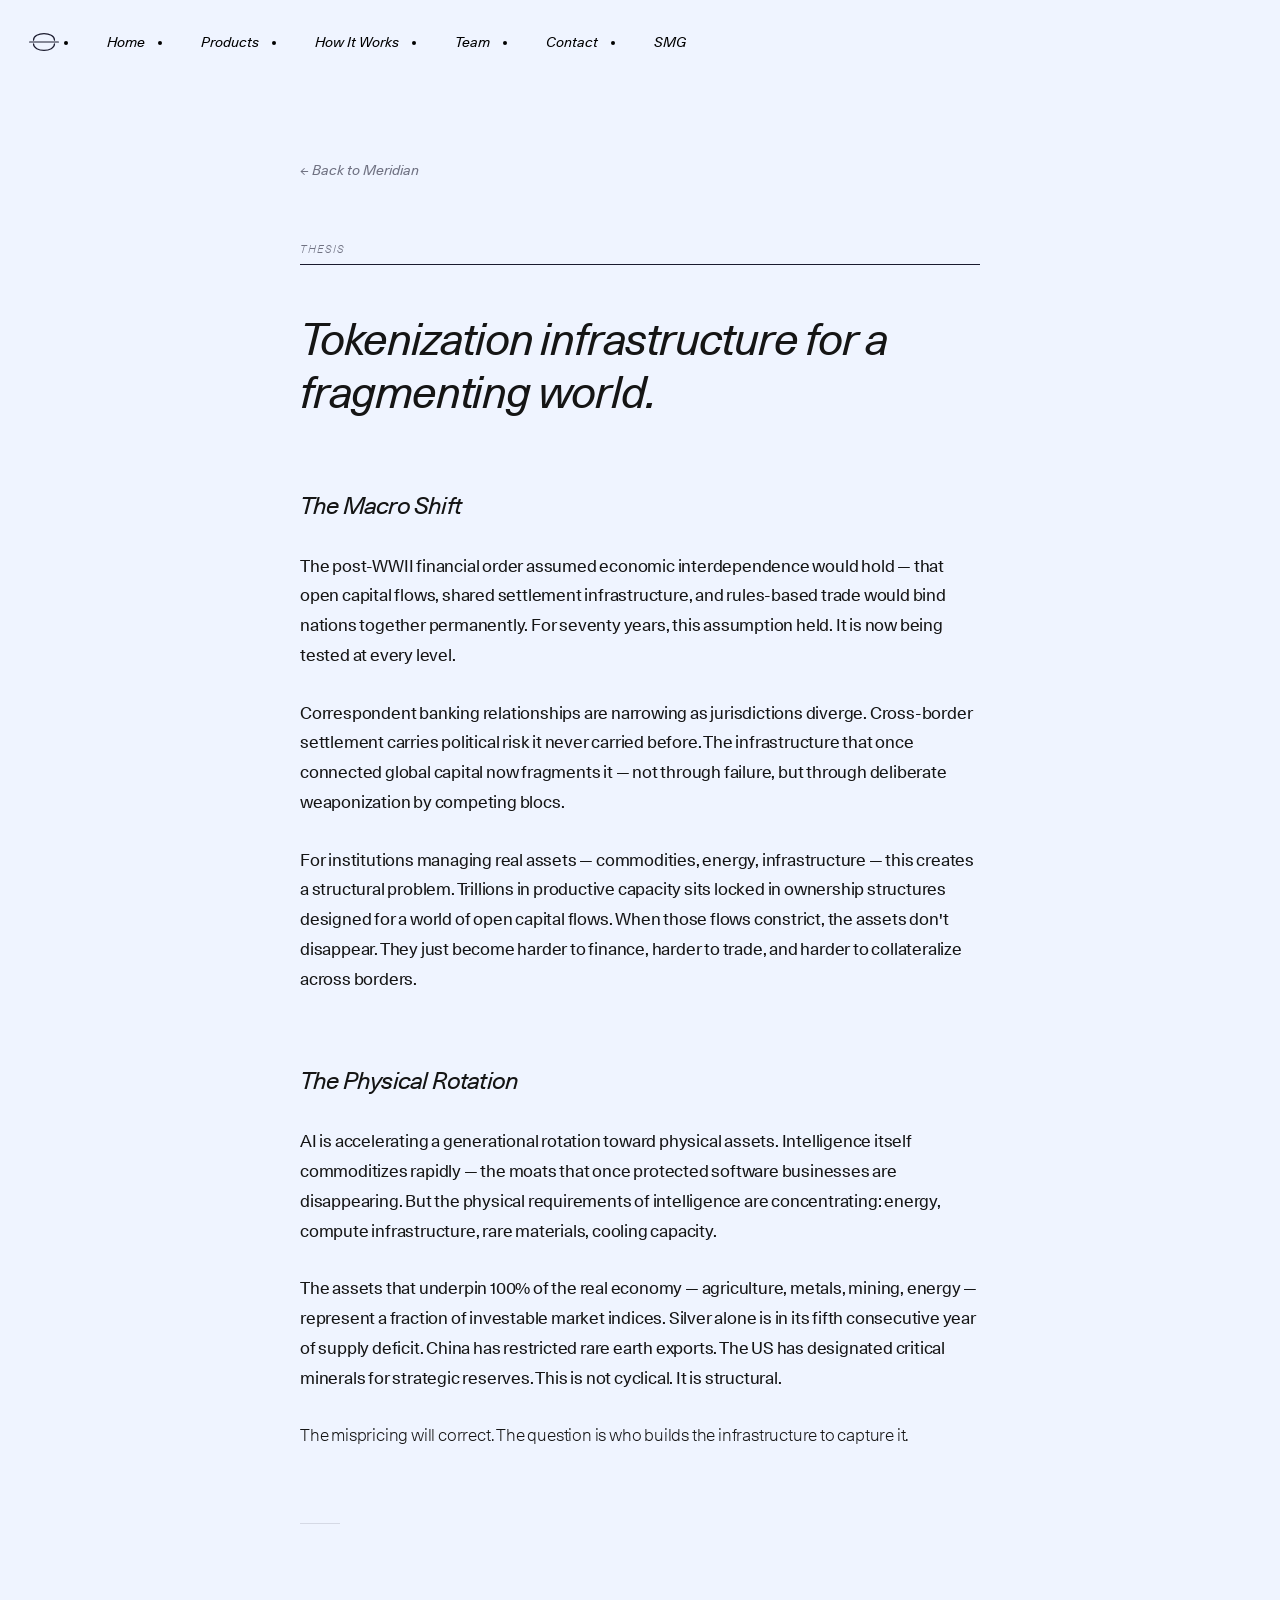
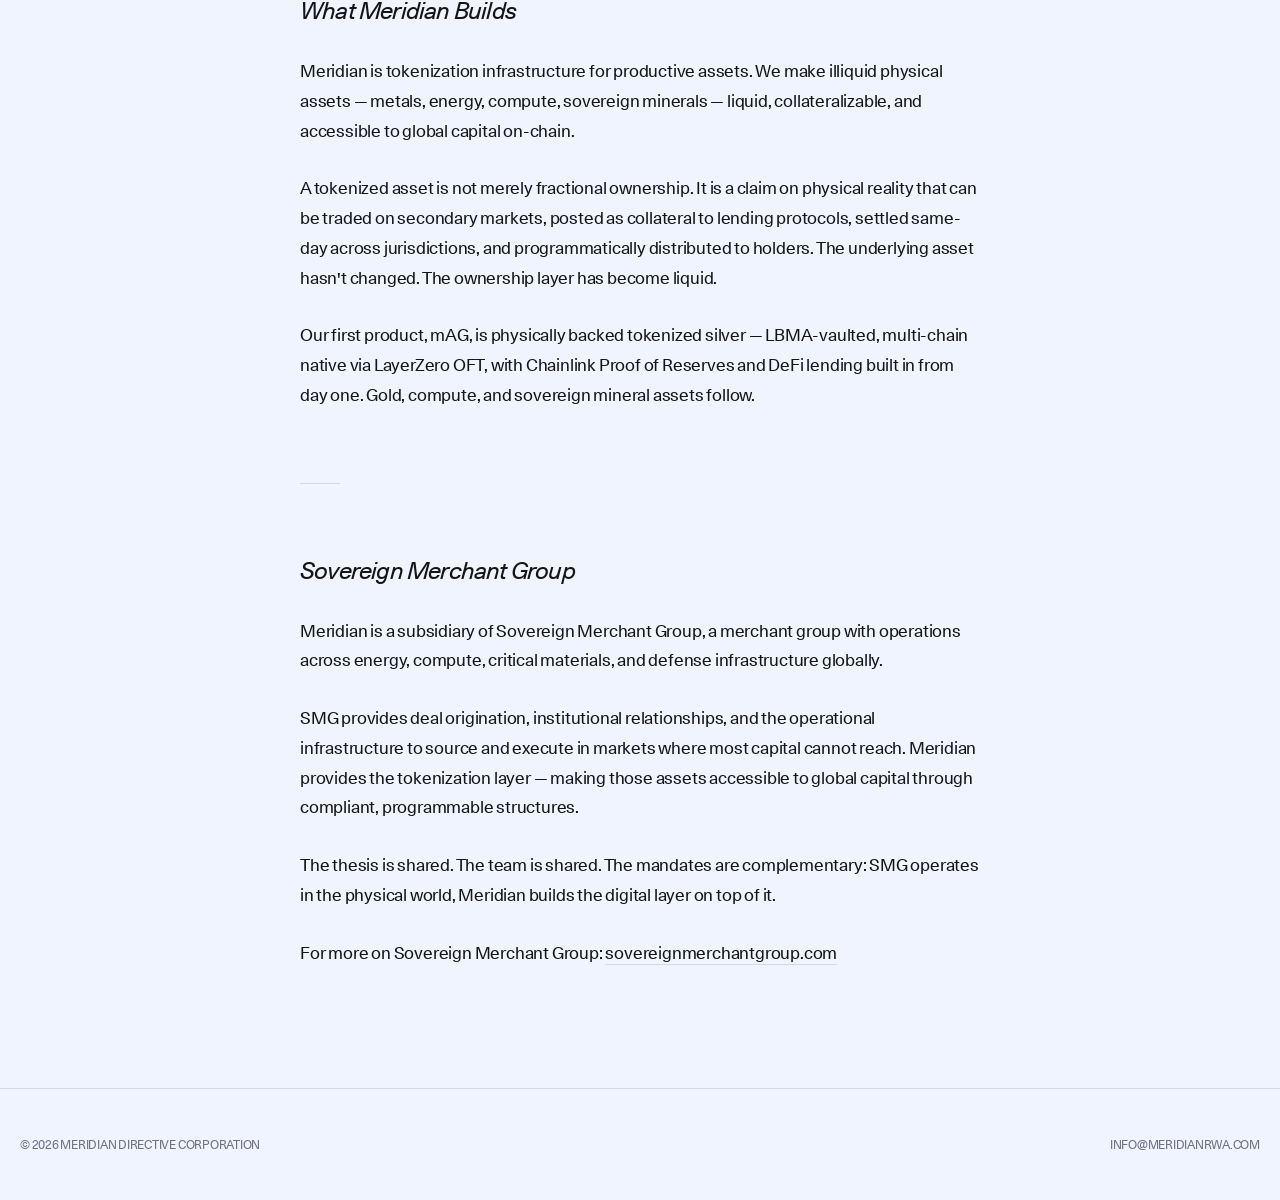
==== thesis.html @ 3a4c003e "Review feedback: hero centered, thesis softened, subsidiary not portfolio co, Will bio fix, info@ em" ====
<!DOCTYPE html>
<html lang="en">
<head>
  <meta charset="UTF-8">
  <meta name="viewport" content="width=device-width, initial-scale=1.0">
  <title>Thesis — Meridian</title>
  <meta name="description" content="The Meridian thesis: tokenization infrastructure for productive assets in a fragmenting world.">
  <link rel="icon" type="image/png" sizes="32x32" href="favicon-32.png">
  <link rel="icon" type="image/png" sizes="16x16" href="favicon-16.png">
  <link rel="apple-touch-icon" sizes="180x180" href="apple-touch-icon.png">
  <style>
    @font-face { font-family: 'Unica77'; src: url('fonts/d5dada0ac482209b-s.p.woff2') format('woff2'); font-weight: 200; font-style: normal; font-display: swap; }
    @font-face { font-family: 'Unica77'; src: url('fonts/47bad734875a3c19-s.p.woff2') format('woff2'); font-weight: 300; font-style: normal; font-display: swap; }
    @font-face { font-family: 'Unica77'; src: url('fonts/66250c15a2a1c344-s.p.woff2') format('woff2'); font-weight: 400; font-style: normal; font-display: swap; }
    @font-face { font-family: 'Unica77'; src: url('fonts/e1d74c7d0918b0fb-s.p.woff2') format('woff2'); font-weight: 500; font-style: normal; font-display: swap; }
    @font-face { font-family: 'Unica77'; src: url('fonts/de2ef234a4f8c130-s.p.woff2') format('woff2'); font-weight: 600; font-style: normal; font-display: swap; }
    @font-face { font-family: 'Unica77'; src: url('fonts/9a5efdc67b5dbec6-s.p.woff2') format('woff2'); font-weight: 700; font-style: normal; font-display: swap; }

    :root {
      --color-bg: #eff4ff;
      --color-bg-alt: #e2ebff;
      --color-accent: #1a1a2e;
      --color-accent-light: rgba(26, 26, 46, 0.15);
      --color-text: #151515;
      --color-text-secondary: rgba(26, 26, 46, 0.6);
      --color-white: #eff4ff;
      --color-border: rgba(26, 26, 46, 0.12);
    }

    *, *::before, *::after { margin: 0; padding: 0; box-sizing: border-box; }
    html { font-size: 16px; scroll-behavior: smooth; }
    body {
      font-family: 'Unica77', -apple-system, BlinkMacSystemFont, sans-serif;
      background-color: var(--color-bg); color: var(--color-text);
      -webkit-font-smoothing: antialiased; overflow-x: hidden;
    }
    ::selection { background: var(--color-accent-light); }
    a { color: inherit; text-decoration: none; }

    /* Nav */
    .header-cont {
      z-index: 10; top: 18px; left: 20px; right: 20px;
      position: fixed; display: flex; justify-content: space-between;
      max-width: calc(100vw - 40px);
    }
    nav.navigation {
      width: 100%; line-height: 90%; text-transform: capitalize;
      display: flex; mix-blend-mode: difference; gap: 0.5rem;
      font-size: 14px; opacity: 0; transform: translateY(-30%);
      animation: navSlideIn 0.6s ease forwards; animation-delay: 0.4s;
    }
    @keyframes navSlideIn { to { opacity: 1; transform: translateY(0); } }
    .logo-holder a { display: flex; align-items: center; gap: 0; }
    .logo-box {
      height: 48px; width: 48px; display: flex; align-items: center;
      justify-content: center; background: var(--color-white); border-radius: 4px;
    }
    .logo-box svg { width: 36px; height: 36px; }
    .nav-list { display: flex; padding: 3px; border-radius: 4px; background: var(--color-white); }
    .nav-list li { border-radius: 4px; color: #000; transition: color 0.3s, background 0.3s; }
    .nav-list li:hover { color: var(--color-white); background: rgba(0,0,0,0.2); transition: unset; }
    .nav-list li a { height: 42px; padding: 0 28px; border-radius: 4px; display: flex; align-items: center; justify-content: center; white-space: nowrap; }

    /* Content */
    .page-content { max-width: 720px; margin: 0 auto; padding: 160px 20px 120px; }
    .back-link {
      font-size: 0.875rem; font-weight: 400; color: var(--color-text-secondary);
      display: inline-block; margin-bottom: 64px; transition: color 0.2s;
    }
    .back-link:hover { color: var(--color-text); }

    .section-label {
      font-size: 0.6875rem; font-weight: 600; letter-spacing: 0.15em;
      text-transform: uppercase; color: var(--color-text-secondary); margin-bottom: 8px;
    }
    .divider-line { width: 100%; height: 1px; background: var(--color-accent); margin-bottom: 48px; }

    h1 { font-size: 36px; font-weight: 400; letter-spacing: -1.2px; line-height: 120%; margin-bottom: 48px; }
    @media (min-width: 768px) { h1 { font-size: 44px; } }

    h2 { font-size: 24px; font-weight: 400; letter-spacing: -0.8px; margin: 72px 0 32px; color: var(--color-text); }

    .thesis-text p {
      font-size: 17px; font-weight: 300; line-height: 175%; color: var(--color-text);
      margin-bottom: 28px; letter-spacing: -0.2px;
    }
    .thesis-text p:last-child { margin-bottom: 0; }
    .thesis-text strong { font-weight: 500; }

    .section-break { width: 40px; height: 1px; background: var(--color-border); margin: 72px 0; }

    /* Footer */
    .footer-simple {
      padding: 48px 20px; border-top: 1px solid var(--color-border);
      display: flex; justify-content: space-between; align-items: center;
      font-size: 12px; font-weight: 300; color: var(--color-text-secondary);
      text-transform: uppercase; letter-spacing: -0.24px;
    }
    .footer-simple a { color: var(--color-text-secondary); transition: color 0.2s; }
    .footer-simple a:hover { color: var(--color-text); }

    @media (max-width: 768px) {
      .header-cont { top: 10px; left: 10px; right: 10px; }
      .nav-list li a { height: 34px; padding: 0 12px; font-size: 13px; }
      .page-content { padding: 120px 20px 80px; }
      .footer-simple { flex-direction: column; gap: 12px; text-align: center; }
    }
  </style>
</head>
<body>

  <!-- Navigation -->
  <header class="header-cont">
    <nav class="navigation">
      <div class="logo-holder">
        <a href="/">
          <div class="logo-box">
            <svg width="36" height="36" viewBox="0 0 120 120" xmlns="http://www.w3.org/2000/svg">
              <path d="M 25 54 C 25 25, 95 25, 95 54" fill="none" stroke="#1a1a2e" stroke-width="4" stroke-linecap="round"/>
              <path d="M 25 66 C 25 95, 95 95, 95 66" fill="none" stroke="#1a1a2e" stroke-width="4" stroke-linecap="round"/>
              <line x1="12" y1="60" x2="108" y2="60" stroke="#1a1a2e" stroke-width="4" stroke-linecap="round"/>
            </svg>
          </div>
        </a>
      </div>
      <ul class="nav-list">
        <li><a href="/">Home</a></li>
        <li><a href="/#products">Products</a></li>
        <li><a href="/#how-it-works">How It Works</a></li>
        <li><a href="/#team">Team</a></li>
        <li><a href="/#contact">Contact</a></li>
        <li><a href="https://sovereignmerchantgroup.com" target="_blank">SMG</a></li>
      </ul>
    </nav>
  </header>

  <div class="page-content">
    <a href="/" class="back-link">← Back to Meridian</a>

    <div class="section-label">Thesis</div>
    <div class="divider-line"></div>

    <h1>Tokenization infrastructure for a fragmenting world.</h1>

    <div class="thesis-text">
      <h2>The Macro Shift</h2>
      <p>The post-WWII financial order assumed economic interdependence would hold — that open capital flows, shared settlement infrastructure, and rules-based trade would bind nations together permanently. For seventy years, this assumption held. It is now being tested at every level.</p>
      <p>Correspondent banking relationships are narrowing as jurisdictions diverge. Cross-border settlement carries political risk it never carried before. The infrastructure that once connected global capital now fragments it — not through failure, but through deliberate weaponization by competing blocs.</p>
      <p>For institutions managing real assets — commodities, energy, infrastructure — this creates a structural problem. Trillions in productive capacity sits locked in ownership structures designed for a world of open capital flows. When those flows constrict, the assets don't disappear. They just become harder to finance, harder to trade, and harder to collateralize across borders.</p>

      <h2>The Physical Rotation</h2>
      <p>AI is accelerating a generational rotation toward physical assets. Intelligence itself commoditizes rapidly — the moats that once protected software businesses are disappearing. But the physical requirements of intelligence are concentrating: energy, compute infrastructure, rare materials, cooling capacity.</p>
      <p>The assets that underpin 100% of the real economy — agriculture, metals, mining, energy — represent a fraction of investable market indices. Silver alone is in its fifth consecutive year of supply deficit. China has restricted rare earth exports. The US has designated critical minerals for strategic reserves. This is not cyclical. It is structural.</p>
      <p><strong>The mispricing will correct. The question is who builds the infrastructure to capture it.</strong></p>

      <div class="section-break"></div>

      <h2>What Meridian Builds</h2>
      <p>Meridian is tokenization infrastructure for productive assets. We make illiquid physical assets — metals, energy, compute, sovereign minerals — liquid, collateralizable, and accessible to global capital on-chain.</p>
      <p>A tokenized asset is not merely fractional ownership. It is a claim on physical reality that can be traded on secondary markets, posted as collateral to lending protocols, settled same-day across jurisdictions, and programmatically distributed to holders. The underlying asset hasn't changed. The ownership layer has become liquid.</p>
      <p>Our first product, mAG, is physically backed tokenized silver — LBMA-vaulted, multi-chain native via LayerZero OFT, with Chainlink Proof of Reserves and DeFi lending built in from day one. Gold, compute, and sovereign mineral assets follow.</p>

      <div class="section-break"></div>

      <h2>Sovereign Merchant Group</h2>
      <p>Meridian is a subsidiary of Sovereign Merchant Group, a merchant group with operations across energy, compute, critical materials, and defense infrastructure globally.</p>
      <p>SMG provides deal origination, institutional relationships, and the operational infrastructure to source and execute in markets where most capital cannot reach. Meridian provides the tokenization layer — making those assets accessible to global capital through compliant, programmable structures.</p>
      <p>The thesis is shared. The team is shared. The mandates are complementary: SMG operates in the physical world, Meridian builds the digital layer on top of it.</p>
      <p>For more on Sovereign Merchant Group: <a href="https://sovereignmerchantgroup.com" target="_blank" style="border-bottom: 1px solid var(--color-border); padding-bottom: 1px;">sovereignmerchantgroup.com</a></p>
    </div>
  </div>

  <footer class="footer-simple">
    <span>© 2026 Meridian Directive Corporation</span>
    <a href="mailto:info@meridianrwa.com">info@meridianrwa.com</a>
  </footer>

</body>
</html>
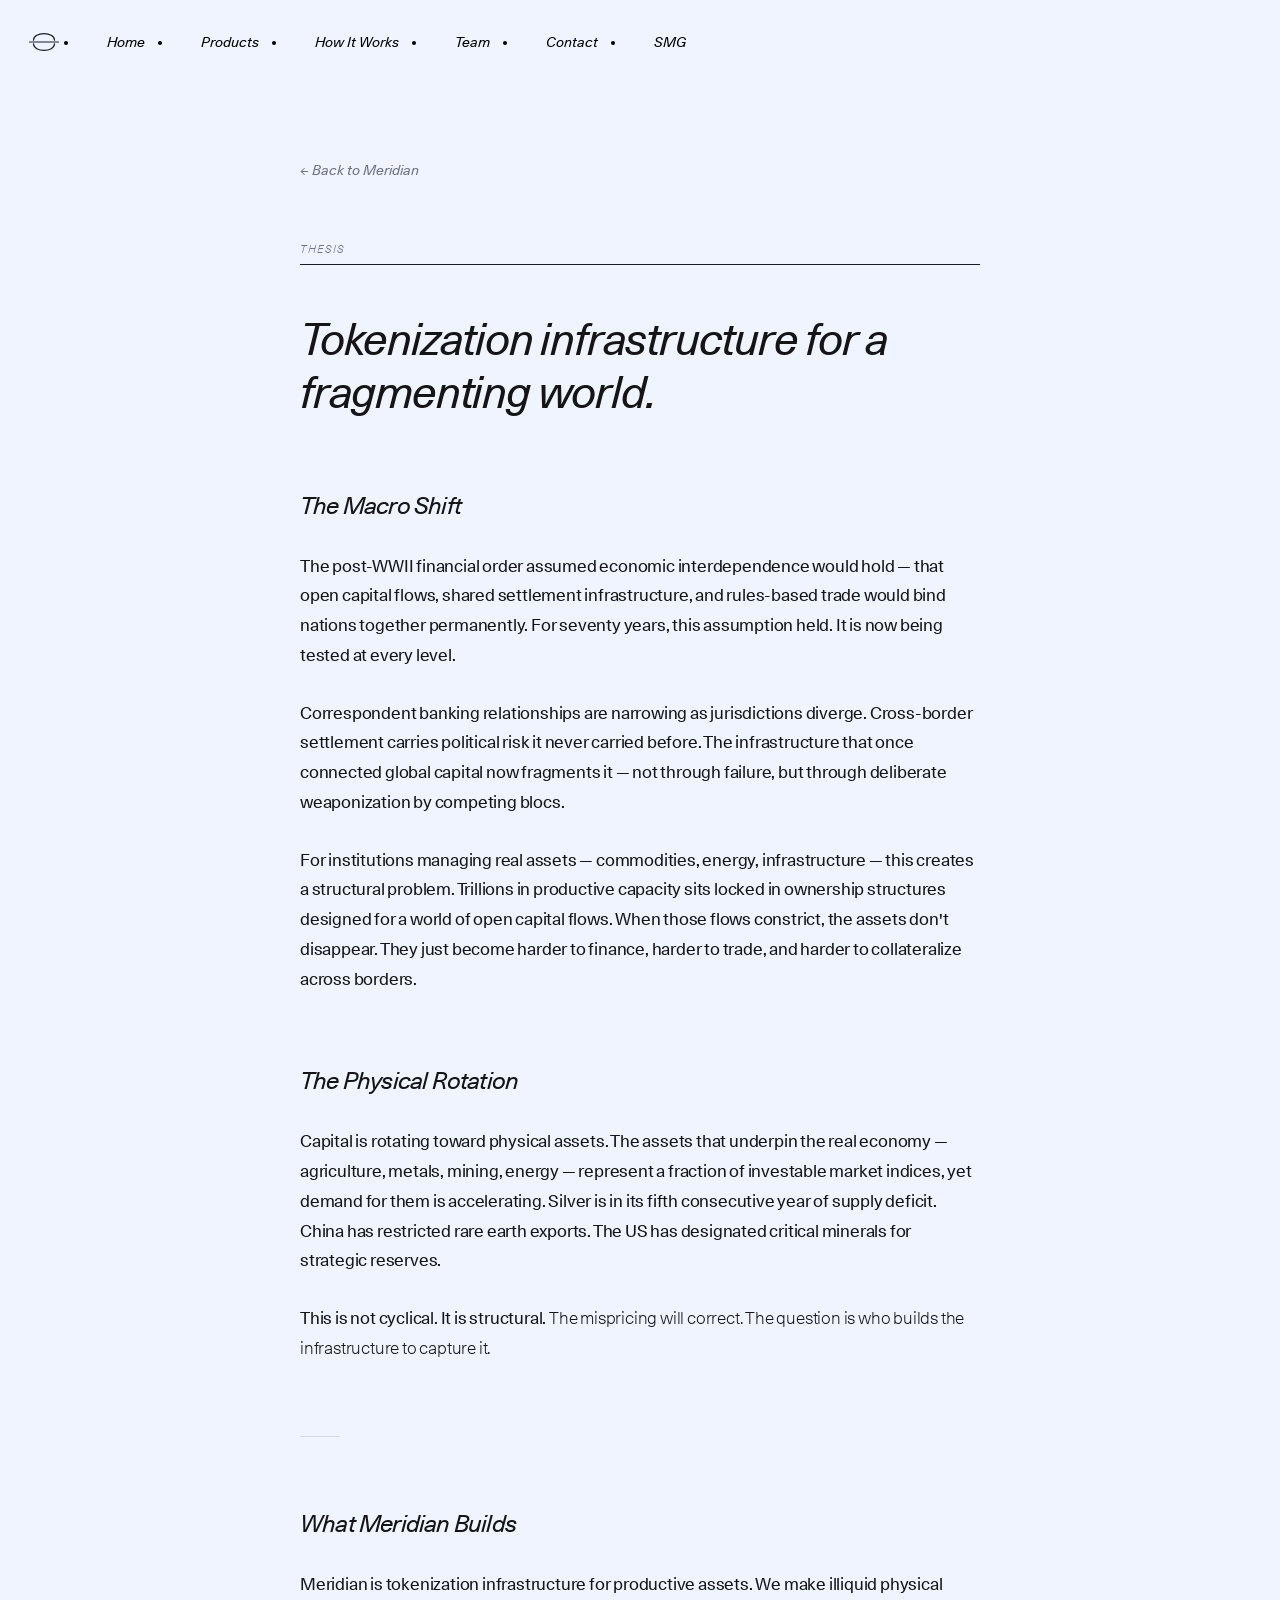
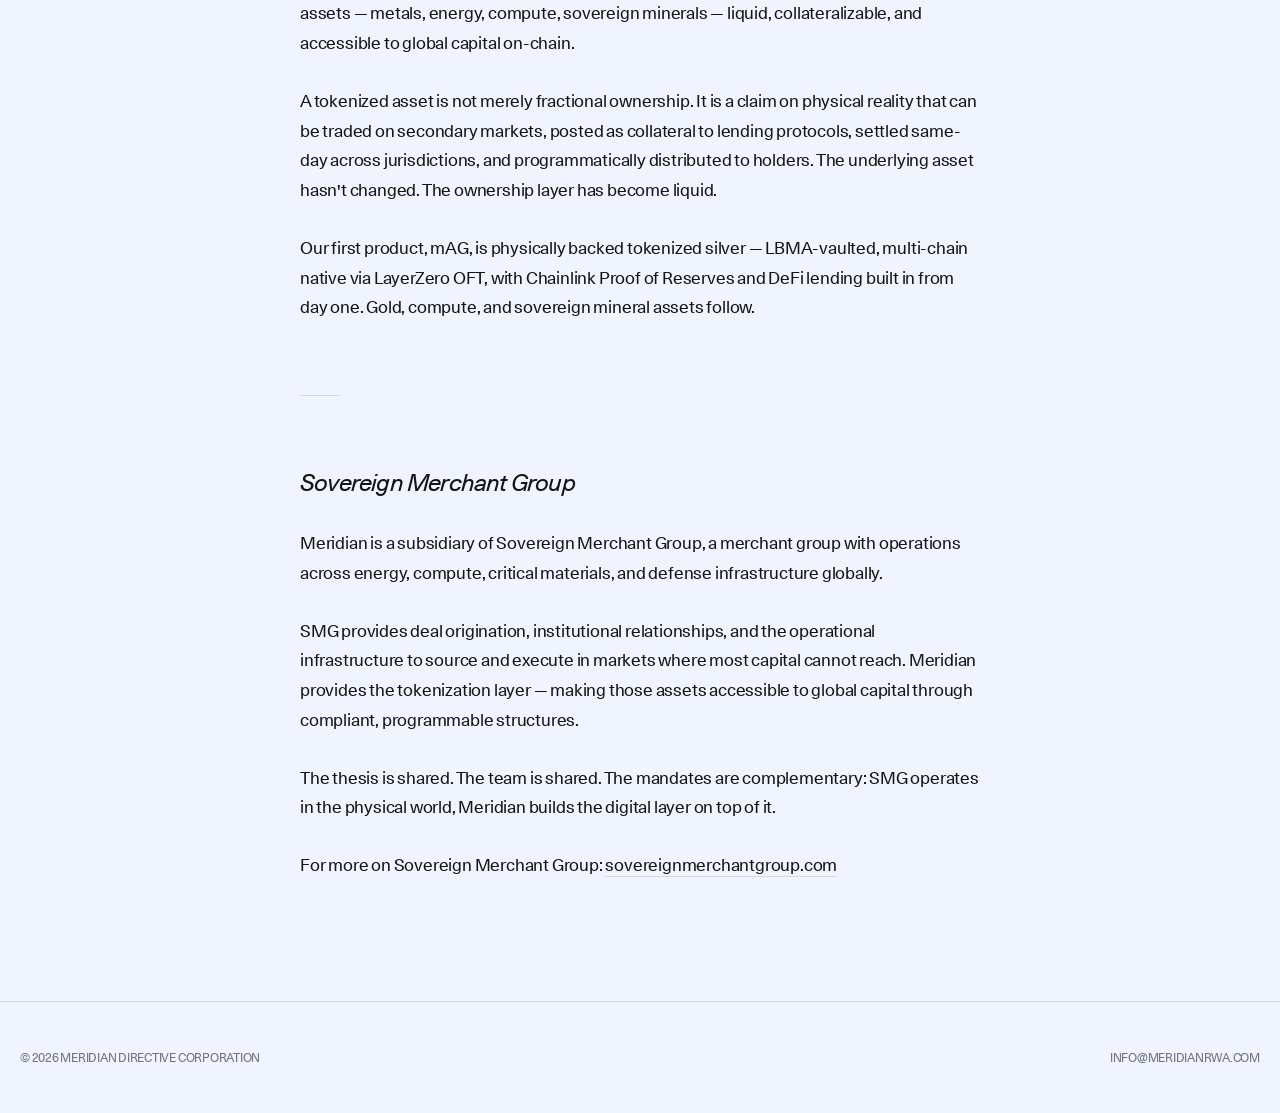
==== commit b75710f2: "Remove software/AI overlap with SMG thesis" ====
--- a/thesis.html
+++ b/thesis.html
@@ -149,9 +149,8 @@
       <p>For institutions managing real assets — commodities, energy, infrastructure — this creates a structural problem. Trillions in productive capacity sits locked in ownership structures designed for a world of open capital flows. When those flows constrict, the assets don't disappear. They just become harder to finance, harder to trade, and harder to collateralize across borders.</p>
 
       <h2>The Physical Rotation</h2>
-      <p>AI is accelerating a generational rotation toward physical assets. Intelligence itself commoditizes rapidly — the moats that once protected software businesses are disappearing. But the physical requirements of intelligence are concentrating: energy, compute infrastructure, rare materials, cooling capacity.</p>
-      <p>The assets that underpin 100% of the real economy — agriculture, metals, mining, energy — represent a fraction of investable market indices. Silver alone is in its fifth consecutive year of supply deficit. China has restricted rare earth exports. The US has designated critical minerals for strategic reserves. This is not cyclical. It is structural.</p>
-      <p><strong>The mispricing will correct. The question is who builds the infrastructure to capture it.</strong></p>
+      <p>Capital is rotating toward physical assets. The assets that underpin the real economy — agriculture, metals, mining, energy — represent a fraction of investable market indices, yet demand for them is accelerating. Silver is in its fifth consecutive year of supply deficit. China has restricted rare earth exports. The US has designated critical minerals for strategic reserves.</p>
+      <p>This is not cyclical. It is structural. <strong>The mispricing will correct. The question is who builds the infrastructure to capture it.</strong></p>
 
       <div class="section-break"></div>
 
